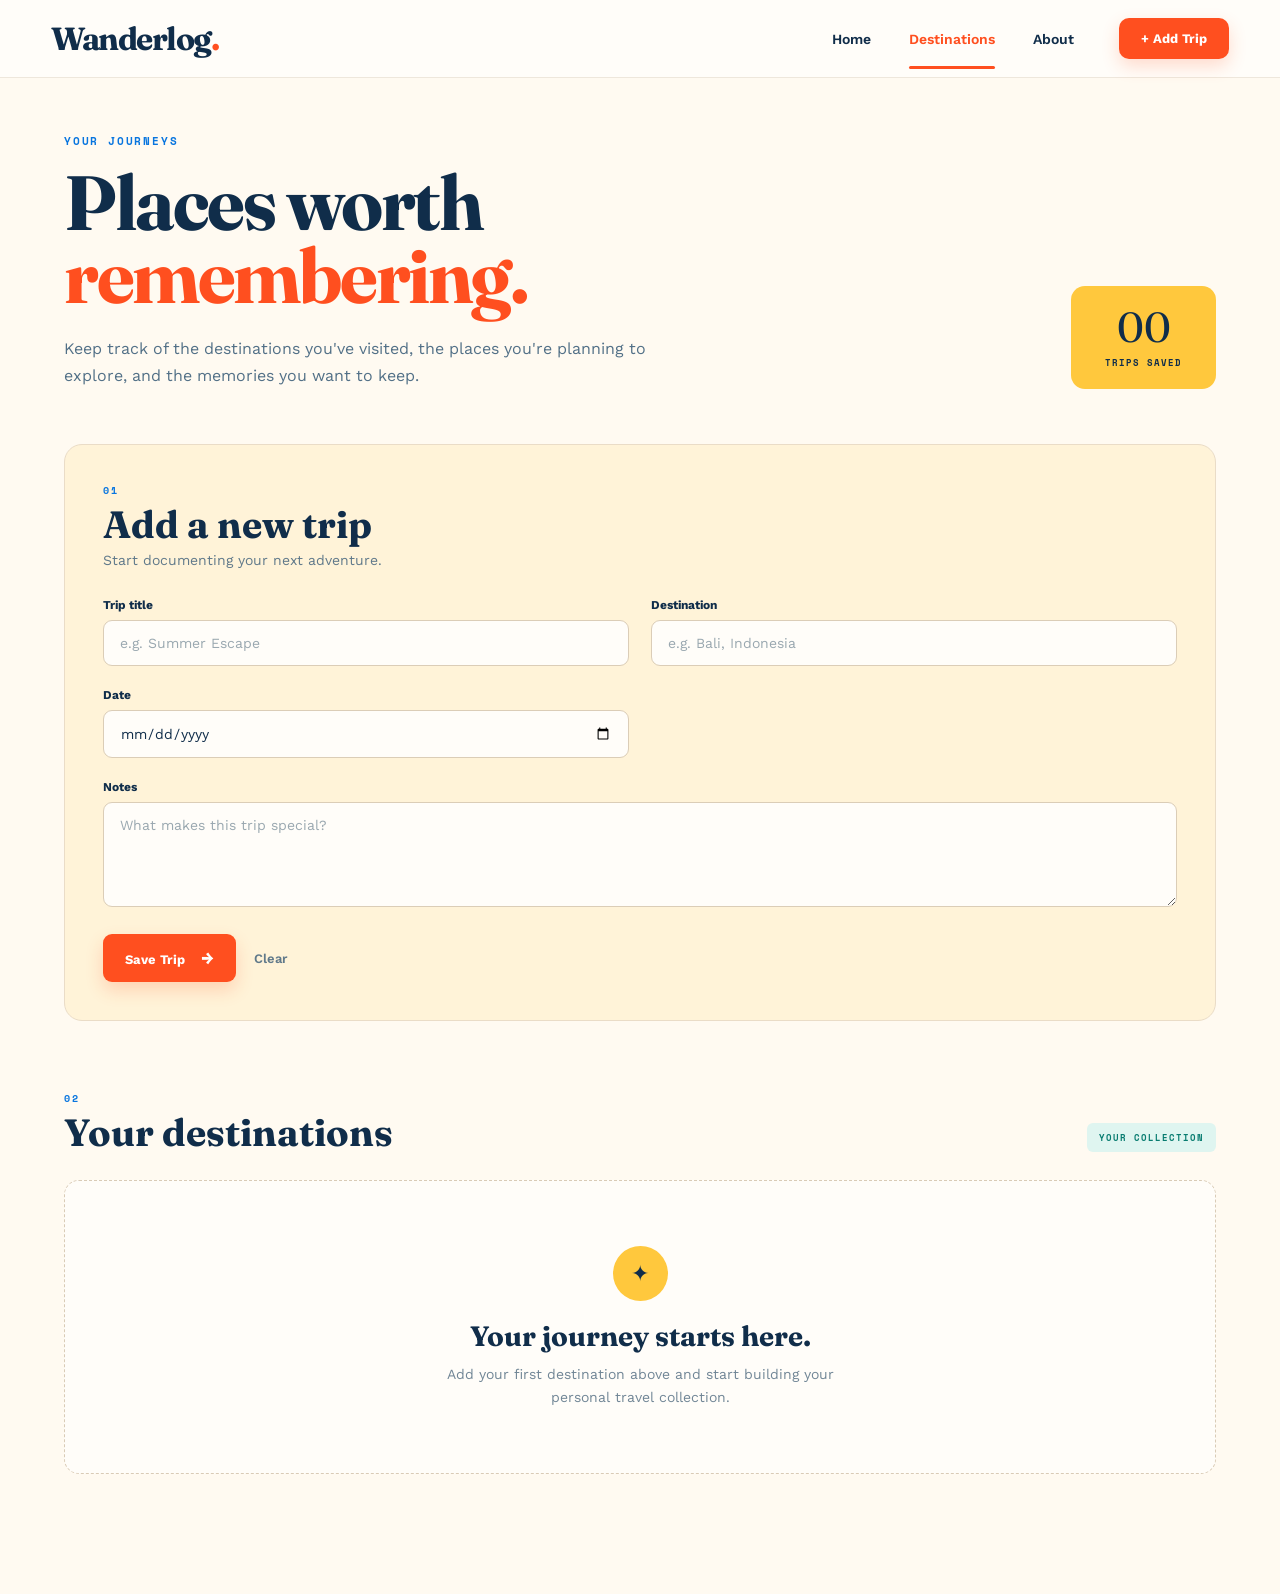
==== destinations.html @ a6bc3909 "Add trip creation and localStorage persistence" ====
<!DOCTYPE html>
<html lang="en">

<head>
    <meta charset="UTF-8">
    <meta name="viewport" content="width=device-width, initial-scale=1.0">

    <title>Wanderlog | Destinations</title>

    <link rel="stylesheet" href="style.css">
</head>

<body>

    <!-- NAVBAR -->
    <header>
        <nav>

            <a href="index.html" class="logo">
                Wanderlog<span>.</span>
            </a>

            <div class="nav-right">

                <ul class="nav-links">
                    <li>
                        <a href="index.html">Home</a>
                    </li>

                    <li>
                        <a href="destinations.html" class="active">
                            Destinations
                        </a>
                    </li>

                    <li>
                        <a href="#">About</a>
                    </li>
                </ul>

                <a href="#add-trip" class="nav-button">
                    + Add Trip
                </a>

            </div>

        </nav>
    </header>


    <!-- DESTINATIONS PAGE -->

    <main class="destinations-page">

        <!-- PAGE INTRO -->

        <section class="destinations-header">

            <div>

                <div class="eyebrow">
                    YOUR JOURNEYS
                </div>

                <h1>
                    Places worth
                    <strong>remembering.</strong>
                </h1>

                <p>
                    Keep track of the destinations you've visited,
                    the places you're planning to explore, and the
                    memories you want to keep.
                </p>

            </div>

            <div class="trip-count">
                <span>00</span>
                <small>TRIPS SAVED</small>
            </div>

        </section>


        <!-- ADD TRIP -->

        <section class="add-trip-section" id="add-trip">

            <div class="form-heading">

                <div>
                    <span class="section-number">01</span>

                    <h2>
                        Add a new trip
                    </h2>

                    <p>
                        Start documenting your next adventure.
                    </p>
                </div>

            </div>


            <form id="trip-form" class="trip-form">

                <div class="form-group">

                    <label for="trip-title">
                        Trip title
                    </label>

                    <input
                        type="text"
                        id="trip-title"
                        name="title"
                        placeholder="e.g. Summer Escape"
                        required
                    >

                </div>


                <div class="form-group">

                    <label for="trip-destination">
                        Destination
                    </label>

                    <input
                        type="text"
                        id="trip-destination"
                        name="destination"
                        placeholder="e.g. Bali, Indonesia"
                        required
                    >

                </div>


                <div class="form-group">

                    <label for="trip-date">
                        Date
                    </label>

                    <input
                        type="date"
                        id="trip-date"
                        name="date"
                        required
                    >

                </div>


                <div class="form-group form-group-full">

                    <label for="trip-notes">
                        Notes
                    </label>

                    <textarea
                        id="trip-notes"
                        name="notes"
                        rows="4"
                        placeholder="What makes this trip special?"
                    ></textarea>

                </div>


                <div class="form-actions">

                    <button
                        type="submit"
                        class="save-trip-button"
                    >
                        Save Trip
                        <span>→</span>
                    </button>

                    <button
                        type="reset"
                        class="clear-button"
                    >
                        Clear
                    </button>

                </div>

            </form>

        </section>


        <!-- DESTINATIONS -->

        <section class="saved-trips-section">

            <div class="section-top">

                <div>

                    <span class="section-number">
                        02
                    </span>

                    <h2>
                        Your destinations
                    </h2>

                </div>

                <span class="trip-status">
                    YOUR COLLECTION
                </span>

            </div>


            <!-- JS WILL RENDER TRIPS HERE -->

            <div
                id="destinations-grid"
                class="destinations-grid"
            >
            </div>


            <!-- EMPTY STATE -->

            <div
                id="empty-state"
                class="empty-state"
            >

                <div class="empty-icon">
                    ✦
                </div>

                <h3>
                    Your journey starts here.
                </h3>

                <p>
                    Add your first destination above and
                    start building your personal travel collection.
                </p>

            </div>

        </section>

    </main>


    <!-- FOOTER -->

    <footer>

        <div class="footer-logo">
            Wanderlog<span>.</span>
        </div>

        <p>
            © 2026 Wanderlog. All rights reserved.
        </p>

    </footer>


    <script src="script.js"></script>

</body>

</html>
---- style.css ----
@import url('https://fonts.googleapis.com/css2?family=Fraunces:wght@600;700&family=Space+Mono:wght@400;700&family=Work+Sans:wght@400;500;600;700&display=swap');


/* =========================
   RESET
========================= */

* {
    margin: 0;
    padding: 0;
    box-sizing: border-box;
}

html {
    scroll-behavior: smooth;
}

body {
    font-family: 'Work Sans', sans-serif;
    background: #fffaf1;
    color: #102d4a;
    overflow-x: hidden;
}


/* =========================
   NAVBAR
========================= */

header {
    height: 78px;
    padding: 18px 4%;
    background: #fffdf9;
    border-bottom: 1px solid #eee7dc;
}

nav {
    height: 100%;
    display: flex;
    align-items: center;
    justify-content: space-between;
}

.logo {
    font-family: 'Fraunces', serif;
    font-size: 32px;
    font-weight: 700;
    color: #102d4a;
    text-decoration: none;
    letter-spacing: -1.5px;
}

.logo span,
.footer-logo span {
    color: #ff4f1f;
}

.nav-right {
    display: flex;
    align-items: center;
    gap: 45px;
}

.nav-links {
    display: flex;
    align-items: center;
    gap: 38px;
    list-style: none;
}

.nav-links a {
    position: relative;
    text-decoration: none;
    color: #102d4a;
    font-size: 14px;
    font-weight: 600;
    transition: color 0.3s ease;
}

.nav-links a:hover {
    color: #ff4f1f;
}

.nav-links a.active {
    color: #ff4f1f;
}

.nav-links a.active::after {
    content: '';

    position: absolute;
    left: 0;
    right: 0;
    bottom: -22px;

    height: 3px;
    background: #ff4f1f;
    border-radius: 5px;
}


/* NAV BUTTON */

.nav-button {
    padding: 13px 22px;

    background: #ff4f1f;
    color: #ffffff;

    text-decoration: none;

    border-radius: 10px;

    font-size: 13px;
    font-weight: 700;

    box-shadow: 0 7px 18px rgba(255, 79, 31, 0.2);

    transition: all 0.3s ease;
}

.nav-button:hover {
    transform: translateY(-2px);
    box-shadow: 0 10px 22px rgba(255, 79, 31, 0.28);
}


/* =========================
   HERO
========================= */

.hero {
    width: 100%;
    max-width: 1450px;

    height: calc(100vh - 78px);

    margin: 0 auto;

    padding: 25px 4%;

    display: grid;
    grid-template-columns: 1fr 0.85fr;

    align-items: center;

    gap: 25px;
}


/* =========================
   HERO CONTENT
========================= */

.hero-content {
    position: relative;
    z-index: 5;
}

.eyebrow {
    margin-bottom: 18px;

    font-family: 'Space Mono', monospace;

    font-size: 11px;
    font-weight: 700;

    letter-spacing: 1.8px;

    color: #0875df;
}

.eyebrow span {
    color: #ff4f1f;
    margin: 0 4px;
}

.hero h1 {
    max-width: 650px;

    font-family: 'Fraunces', serif;

    font-size: clamp(52px, 5.2vw, 76px);

    line-height: 0.96;

    letter-spacing: -2.5px;

    color: #102d4a;
}

.hero h1 strong {
    display: block;
    color: #ff4f1f;
    font-weight: 700;
}

.hero-content > p {
    max-width: 540px;

    margin-top: 20px;

    font-size: 16px;

    line-height: 1.6;

    color: #385875;
}


/* =========================
   HERO BUTTONS
========================= */

.hero-buttons {
    display: flex;
    align-items: center;

    gap: 25px;

    margin-top: 24px;
}

.primary-button {
    display: inline-flex;

    align-items: center;
    justify-content: center;

    gap: 18px;

    padding: 15px 23px;

    background: #ff4f1f;
    color: #ffffff;

    border-radius: 10px;

    text-decoration: none;

    font-size: 14px;
    font-weight: 700;

    box-shadow: 0 9px 22px rgba(255, 79, 31, 0.23);

    transition: all 0.3s ease;
}

.primary-button span {
    font-size: 21px;
    transition: transform 0.3s ease;
}

.primary-button:hover {
    transform: translateY(-3px);
}

.primary-button:hover span {
    transform: translateX(4px);
}

.learn-more {
    color: #0875df;

    font-size: 14px;
    font-weight: 700;

    text-decoration: none;

    border-bottom: 2px solid #0875df;

    padding-bottom: 3px;
}

.learn-more:hover {
    color: #ff4f1f;
    border-color: #ff4f1f;
}


/* =========================
   HERO VISUAL
========================= */

.hero-visual {
    position: relative;

    height: 100%;
    max-height: 480px;

    display: flex;
    align-items: center;
    justify-content: center;
}


/* YELLOW SUN */

.sun {
    position: absolute;

    width: 245px;
    height: 245px;

    background: #ffc83d;

    border-radius: 50%;

    top: 0;
    right: 50px;

    z-index: 0;
}


/* DESTINATION CARD */

.destination-card {
    position: relative;

    width: min(100%, 420px);
    height: 435px;

    border-radius: 18px;

    overflow: hidden;

    z-index: 3;

    box-shadow: 0 20px 45px rgba(16, 45, 74, 0.18);

    transition: transform 0.4s ease;
}

.destination-card:hover {
    transform: translateY(-5px);
}

.destination-card img {
    width: 100%;
    height: 100%;

    object-fit: cover;

    display: block;
}


/* IMAGE OVERLAY */

.card-gradient {
    position: absolute;
    inset: 0;

    background: linear-gradient(
        to bottom,
        rgba(0, 0, 0, 0.02) 35%,
        rgba(0, 0, 0, 0.68) 100%
    );

    z-index: 1;
}


/* LABEL */

.destination-label {
    position: absolute;

    top: 20px;
    left: 20px;

    z-index: 5;

    padding: 9px 13px;

    background: rgba(255, 255, 255, 0.95);

    border-radius: 6px;

    color: #0875df;

    font-family: 'Space Mono', monospace;

    font-size: 9px;
    font-weight: 700;

    letter-spacing: 1px;
}


/* CARD INFO */

.destination-info {
    position: absolute;

    left: 25px;
    bottom: 23px;

    z-index: 5;

    color: #ffffff;
}

.destination-info h2 {
    font-family: 'Fraunces', serif;

    font-size: 38px;

    line-height: 1;

    margin-bottom: 9px;
}

.destination-info p {
    font-family: 'Space Mono', monospace;

    font-size: 11px;

    font-weight: 700;

    text-transform: uppercase;

    letter-spacing: 1px;
}

.destination-info p span {
    margin-right: 5px;
}


/* CARD ARROW */

.card-arrow {
    position: absolute;

    right: 18px;
    bottom: 18px;

    width: 47px;
    height: 47px;

    display: flex;
    align-items: center;
    justify-content: center;

    background: #ffffff;

    border-radius: 50%;

    color: #0875df;

    font-size: 21px;

    z-index: 5;
}


/* =========================
   DECORATIONS
========================= */

.airplane {
    position: absolute;

    top: 45px;
    right: 0;

    z-index: 4;

    color: #ff4f1f;

    font-size: 28px;

    transform: rotate(-15deg);
}

.palm {
    position: absolute;

    right: -18px;
    bottom: 5px;

    z-index: 5;

    font-size: 70px;

    transform: rotate(-8deg);
}


/* =========================
   FEATURES
========================= */

.features {
    display: none;
}


/* =========================
   FOOTER
========================= */

footer {
    display: none;
}


/* =========================
   LAPTOP HEIGHT FIX
========================= */

@media (min-width: 801px) and (max-height: 750px) {

    .hero {
        padding-top: 15px;
        padding-bottom: 15px;
    }

    .hero h1 {
        font-size: 58px;
    }

    .hero-content > p {
        margin-top: 15px;
    }

    .hero-buttons {
        margin-top: 18px;
    }

    .hero-visual {
        max-height: 420px;
    }

    .destination-card {
        height: 380px;
    }

    .sun {
        width: 210px;
        height: 210px;
    }

    .destination-info h2 {
        font-size: 34px;
    }
}


/* =========================
   TABLET
========================= */

@media (max-width: 1000px) and (min-width: 801px) {

    .nav-right {
        gap: 25px;
    }

    .nav-links {
        gap: 20px;
    }

    .hero {
        grid-template-columns: 1fr 0.8fr;
        padding-left: 5%;
        padding-right: 5%;
    }

    .hero h1 {
        font-size: 55px;
    }

    .destination-card {
        width: 360px;
        height: 390px;
    }
}


/* =========================
   MOBILE
========================= */

@media (max-width: 800px) {

    body {
        overflow-x: hidden;
    }

    header {
        height: auto;
        padding: 18px 6%;
    }

    nav {
        height: auto;

        flex-direction: column;
        align-items: flex-start;

        gap: 20px;
    }

    .logo {
        font-size: 29px;
    }

    .nav-right {
        width: 100%;

        justify-content: space-between;

        gap: 15px;
    }

    .nav-links {
        gap: 17px;
    }

    .nav-links a {
        font-size: 11px;
    }

    .nav-links a.active::after {
        bottom: -10px;
    }

    .nav-button {
        padding: 10px 13px;
        font-size: 10px;
    }

    .hero {
        height: auto;
        min-height: 0;

        grid-template-columns: 1fr;

        padding: 45px 6% 55px;

        gap: 40px;
    }

    .eyebrow {
        font-size: 9px;
    }

    .hero h1 {
        font-size: 52px;
        letter-spacing: -1.5px;
    }

    .hero-content > p {
        font-size: 15px;
    }

    .hero-visual {
        height: 430px;
        max-height: none;
    }

    .destination-card {
        width: min(100%, 400px);
        height: 410px;
    }

    .sun {
        width: 220px;
        height: 220px;
    }

    .palm {
        font-size: 60px;
    }
}


/* =========================
   SMALL PHONES
========================= */

@media (max-width: 480px) {

    .nav-right {
        align-items: center;
    }

    .nav-links {
        gap: 12px;
    }

    .nav-links a {
        font-size: 9px;
    }

    .nav-button {
        font-size: 9px;
        padding: 9px 11px;
    }

    .hero {
        padding-top: 35px;
    }

    .hero h1 {
        font-size: 44px;
    }

    .hero-content > p {
        font-size: 14px;
    }

    .hero-buttons {
        gap: 18px;
    }

    .primary-button {
        padding: 13px 17px;
        font-size: 11px;
    }

    .learn-more {
        font-size: 11px;
    }

    .hero-visual {
        height: 380px;
    }

    .destination-card {
        height: 365px;
    }

    .sun {
        width: 180px;
        height: 180px;
    }

    .destination-info h2 {
        font-size: 31px;
    }

    .destination-info p {
        font-size: 9px;
    }

    .card-arrow {
        width: 42px;
        height: 42px;
        right: 14px;
        bottom: 14px;
    }

    .palm {
        font-size: 52px;
    }
}

/* =====================================================
   DESTINATIONS PAGE
===================================================== */

.destinations-page {
    max-width: 1450px;
    margin: 0 auto;
    padding: 55px 5% 80px;
}


/* =========================
   PAGE HEADER
========================= */

.destinations-header {
    display: flex;
    justify-content: space-between;
    align-items: flex-end;
    gap: 40px;
    margin-bottom: 55px;
}

.destinations-header h1 {
    max-width: 700px;
    margin-top: 12px;

    font-family: 'Fraunces', serif;
    font-size: clamp(52px, 6vw, 82px);
    line-height: 0.95;
    letter-spacing: -2.5px;

    color: #102d4a;
}

.destinations-header h1 strong {
    display: block;
    color: #ff4f1f;
}

.destinations-header p {
    max-width: 600px;
    margin-top: 22px;

    color: #527087;
    font-size: 16px;
    line-height: 1.7;
}

.trip-count {
    min-width: 145px;
    padding: 20px;

    background: #ffc83d;
    border-radius: 14px;

    text-align: center;
}

.trip-count span {
    display: block;

    font-family: 'Fraunces', serif;
    font-size: 42px;
    line-height: 1;

    color: #102d4a;
}

.trip-count small {
    display: block;
    margin-top: 8px;

    font-family: 'Space Mono', monospace;
    font-size: 9px;
    font-weight: 700;
    letter-spacing: 1px;

    color: #102d4a;
}


/* =========================
   ADD TRIP SECTION
========================= */

.add-trip-section {
    padding: 38px;

    background: #fff3d8;

    border: 1px solid #eadcc7;
    border-radius: 18px;

    margin-bottom: 70px;
}

.form-heading {
    margin-bottom: 30px;
}

.section-number {
    display: block;

    margin-bottom: 8px;

    font-family: 'Space Mono', monospace;
    font-size: 10px;
    font-weight: 700;
    letter-spacing: 1.5px;

    color: #0875df;
}

.form-heading h2,
.saved-trips-section h2 {
    font-family: 'Fraunces', serif;
    font-size: 38px;
    line-height: 1;

    color: #102d4a;
}

.form-heading p {
    margin-top: 8px;

    color: #60798a;
    font-size: 14px;
}


/* =========================
   FORM
========================= */

.trip-form {
    display: grid;

    grid-template-columns: repeat(2, 1fr);

    gap: 22px;
}

.form-group {
    display: flex;
    flex-direction: column;
    gap: 8px;
}

.form-group-full {
    grid-column: 1 / -1;
}

.form-group label {
    font-size: 12px;
    font-weight: 700;

    color: #102d4a;
}

.form-group input,
.form-group textarea {
    width: 100%;

    padding: 14px 16px;

    border: 1px solid #dbcdb7;
    border-radius: 9px;

    background: #fffdf9;

    color: #102d4a;

    font-family: 'Work Sans', sans-serif;
    font-size: 14px;

    outline: none;

    transition:
        border-color 0.25s ease,
        box-shadow 0.25s ease;
}

.form-group textarea {
    resize: vertical;
    min-height: 105px;
}

.form-group input:focus,
.form-group textarea:focus {
    border-color: #0875df;

    box-shadow: 0 0 0 3px rgba(8, 117, 223, 0.1);
}

.form-group input::placeholder,
.form-group textarea::placeholder {
    color: #9aa8b0;
}


/* =========================
   FORM BUTTONS
========================= */

.form-actions {
    grid-column: 1 / -1;

    display: flex;
    align-items: center;
    gap: 18px;

    margin-top: 5px;
}

.save-trip-button {
    border: none;

    padding: 14px 22px;

    background: #ff4f1f;
    color: #ffffff;

    border-radius: 9px;

    font-family: 'Work Sans', sans-serif;
    font-size: 13px;
    font-weight: 700;

    cursor: pointer;

    box-shadow: 0 8px 18px rgba(255, 79, 31, 0.2);

    transition: all 0.25s ease;
}

.save-trip-button span {
    margin-left: 12px;
    font-size: 17px;
}

.save-trip-button:hover {
    transform: translateY(-2px);
    box-shadow: 0 11px 22px rgba(255, 79, 31, 0.28);
}

.clear-button {
    border: none;
    background: transparent;

    color: #60798a;

    font-family: 'Work Sans', sans-serif;
    font-size: 13px;
    font-weight: 600;

    cursor: pointer;
}

.clear-button:hover {
    color: #ff4f1f;
}


/* =========================
   SAVED TRIPS
========================= */

.saved-trips-section {
    margin-bottom: 40px;
}

.section-top {
    display: flex;
    align-items: flex-end;
    justify-content: space-between;

    margin-bottom: 28px;
}

.section-top h2 {
    margin-top: 5px;
}

.trip-status {
    padding: 8px 12px;

    border-radius: 6px;

    background: #dff5f0;

    color: #087c70;

    font-family: 'Space Mono', monospace;
    font-size: 9px;
    font-weight: 700;
    letter-spacing: 1px;
}


/* =========================
   DESTINATION GRID
========================= */

.destinations-grid {
    display: grid;

    grid-template-columns: repeat(3, 1fr);

    gap: 22px;
}


/* =========================
   EMPTY STATE
========================= */

.empty-state {
    padding: 65px 25px;

    border: 1px dashed #d9cbb6;
    border-radius: 15px;

    text-align: center;

    background: #fffdf9;
}

.empty-icon {
    width: 55px;
    height: 55px;

    display: flex;
    align-items: center;
    justify-content: center;

    margin: 0 auto 18px;

    border-radius: 50%;

    background: #ffc83d;

    color: #102d4a;

    font-size: 22px;
}

.empty-state h3 {
    font-family: 'Fraunces', serif;
    font-size: 28px;

    color: #102d4a;
}

.empty-state p {
    max-width: 450px;

    margin: 10px auto 0;

    color: #718696;
    font-size: 14px;
    line-height: 1.6;
}


/* =====================================================
   RESPONSIVE DESTINATIONS PAGE
===================================================== */

@media (max-width: 900px) {

    .destinations-page {
        padding: 45px 6% 60px;
    }

    .destinations-header {
        align-items: flex-start;
        flex-direction: column;
    }

    .trip-count {
        align-self: flex-start;
    }

    .destinations-grid {
        grid-template-columns: repeat(2, 1fr);
    }
}


@media (max-width: 650px) {

    .destinations-page {
        padding: 35px 6% 50px;
    }

    .destinations-header {
        margin-bottom: 40px;
    }

    .destinations-header h1 {
        font-size: 50px;
    }

    .add-trip-section {
        padding: 25px 20px;
    }

    .trip-form {
        grid-template-columns: 1fr;
    }

    .form-group-full {
        grid-column: auto;
    }

    .form-actions {
        grid-column: auto;
    }

    .destinations-grid {
        grid-template-columns: 1fr;
    }

    .section-top {
        align-items: flex-start;
        flex-direction: column;
        gap: 15px;
    }
}

/* ==========================================
   DESTINATION CARDS
========================================== */

.destination-card-item {
    overflow: hidden;

    background: #ffffff;

    border: 1px solid #eadcc7;
    border-radius: 16px;

    box-shadow: 0 8px 25px rgba(16, 45, 74, 0.06);

    transition:
        transform 0.25s ease,
        box-shadow 0.25s ease;
}

.destination-card-item:hover {
    transform: translateY(-5px);

    box-shadow: 0 15px 35px rgba(16, 45, 74, 0.11);
}

.destination-card-item > img {
    width: 100%;
    height: 190px;

    display: block;

    object-fit: cover;
}

.destination-card-content {
    padding: 22px;
}

.card-date {
    font-family: 'Space Mono', monospace;

    font-size: 9px;
    font-weight: 700;

    letter-spacing: 1px;
    text-transform: uppercase;

    color: #0875df;
}

.destination-card-content h3 {
    margin: 8px 0 7px;

    font-family: 'Fraunces', serif;
    font-size: 27px;
    line-height: 1.1;

    color: #102d4a;
}

.card-destination {
    margin: 0;

    color: #ff4f1f;

    font-size: 13px;
    font-weight: 600;
}

.card-notes {
    margin-top: 14px;

    color: #718696;

    font-size: 13px;
    line-height: 1.6;
}
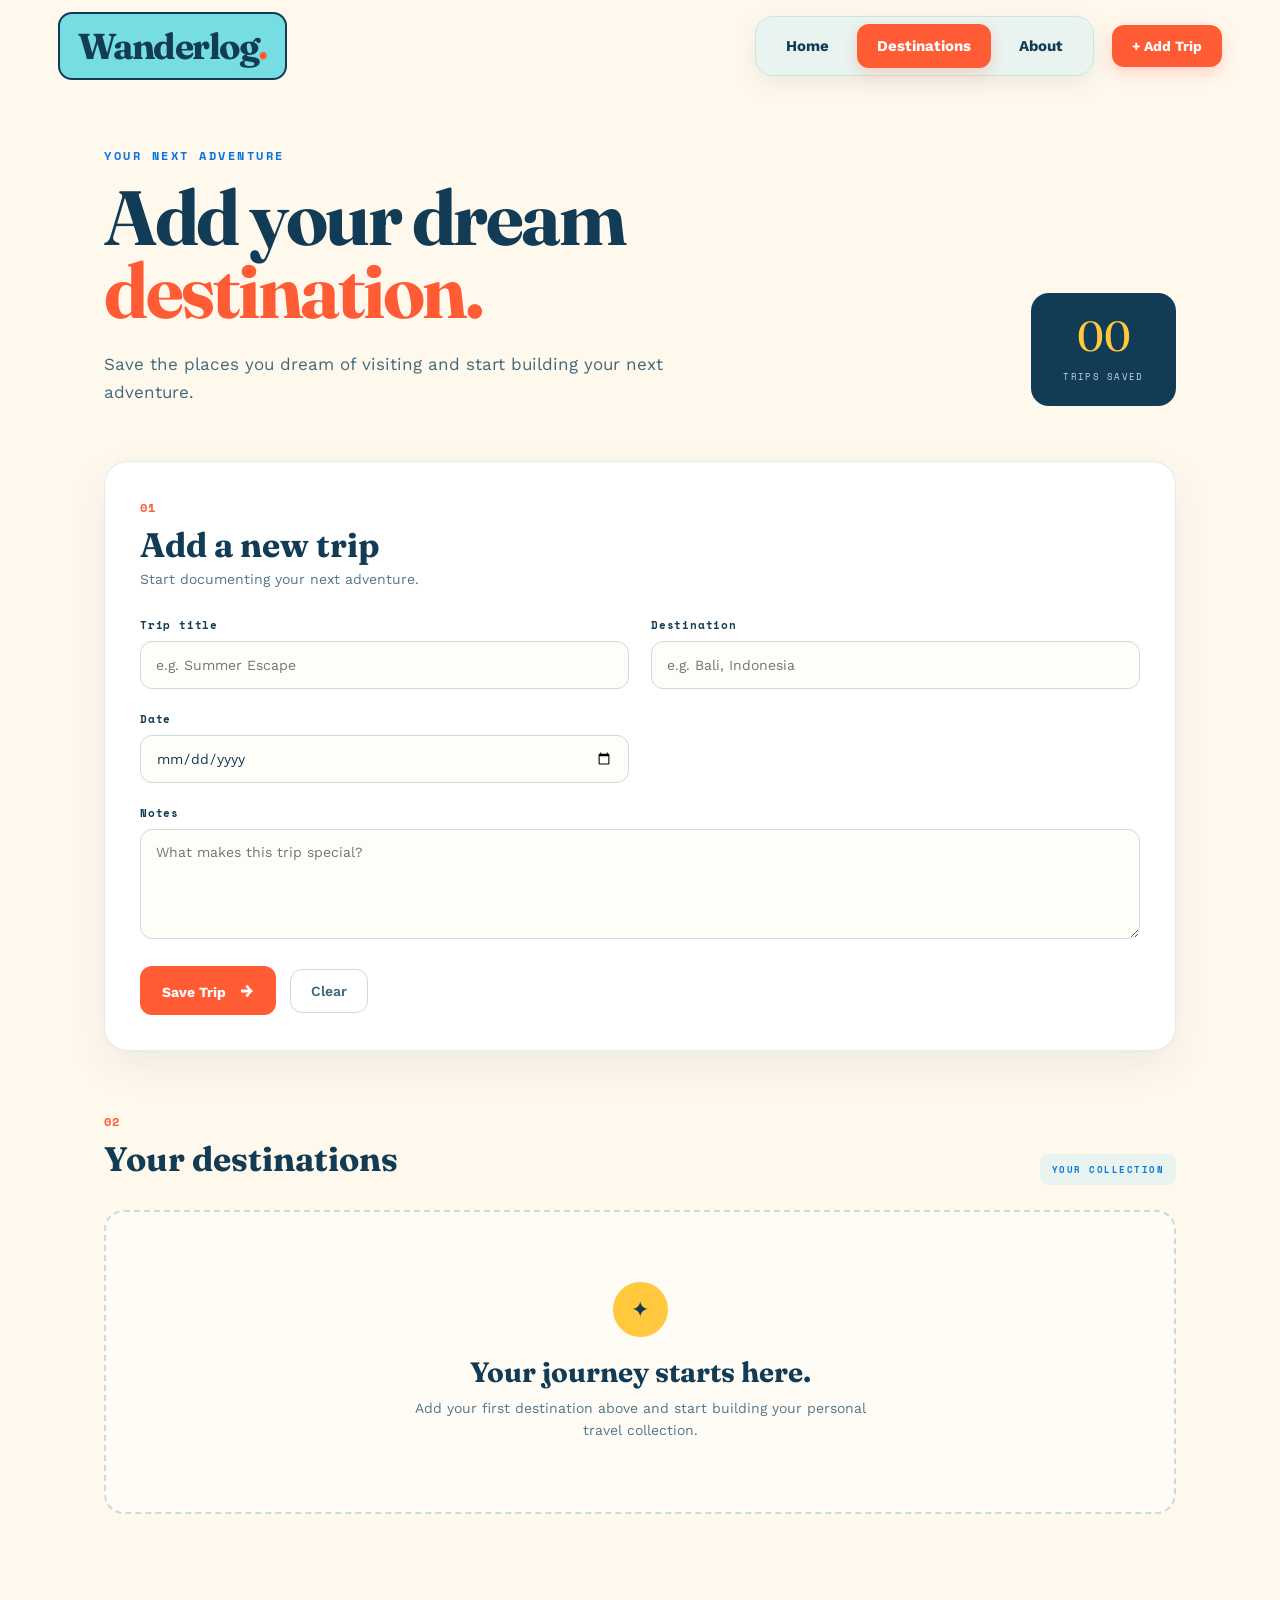
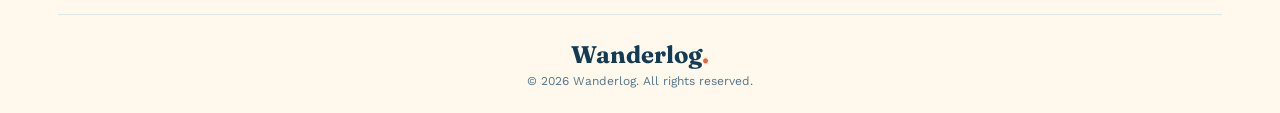
==== commit 5538ea42: "Complete Week 2 trip CRUD functionality" ====
--- a/destinations.html
+++ b/destinations.html
@@ -59,18 +59,16 @@
             <div>
 
                 <div class="eyebrow">
-                    YOUR JOURNEYS
+                    YOUR NEXT ADVENTURE
                 </div>
 
                 <h1>
-                    Places worth
-                    <strong>remembering.</strong>
+                    Add your dream
+                    <strong>destination.</strong>
                 </h1>
 
                 <p>
-                    Keep track of the destinations you've visited,
-                    the places you're planning to explore, and the
-                    memories you want to keep.
+                    Save the places you dream of visiting and start building your next adventure.
                 </p>
 
             </div>
--- a/style.css
+++ b/style.css
@@ -1,9 +1,9 @@
 @import url('https://fonts.googleapis.com/css2?family=Fraunces:wght@600;700&family=Space+Mono:wght@400;700&family=Work+Sans:wght@400;500;600;700&display=swap');
 
 
-/* =========================
+/* =========================================
    RESET
-========================= */
+========================================= */
 
 * {
     margin: 0;
@@ -11,28 +11,32 @@
     box-sizing: border-box;
 }
 
+
 html {
     scroll-behavior: smooth;
 }
 
+
 body {
     font-family: 'Work Sans', sans-serif;
-    background: #fffaf1;
-    color: #102d4a;
-    overflow-x: hidden;
-}
-
-
-/* =========================
-   NAVBAR
-========================= */
-
-header {
-    height: 78px;
-    padding: 18px 4%;
-    background: #fffdf9;
-    border-bottom: 1px solid #eee7dc;
-}
+    background: #fff8ed;
+    color: #123b55;
+    min-height: 100vh;
+    overflow: hidden;
+}
+
+
+/* =========================================
+   HEADER
+========================================= */
+
+.site-header {
+    height: 92px;
+    padding: 18px 4.5%;
+    position: relative;
+    z-index: 20;
+}
+
 
 nav {
     height: 100%;
@@ -41,300 +45,266 @@
     justify-content: space-between;
 }
 
+
+/* =========================================
+   LOGO
+========================================= */
+
 .logo {
     font-family: 'Fraunces', serif;
-    font-size: 32px;
+    font-size: 36px;
     font-weight: 700;
-    color: #102d4a;
+    color: #123b55;
     text-decoration: none;
     letter-spacing: -1.5px;
-}
-
-.logo span,
-.footer-logo span {
-    color: #ff4f1f;
-}
-
-.nav-right {
+
+    /* Box around Wanderlog */
+    display: inline-block;
+    padding: 10px 18px;
+    border: 2px solid #123b55;
+    border-radius: 14px;
+    background: #76dee2;
+}
+
+.logo span {
+    color: #ff5b35;
+}
+
+
+/* =========================================
+   NAV PILL
+========================================= */
+
+.nav-pill {
+    background: #e9f4f1;
+    border: 1px solid #cce6df;
+    border-radius: 18px;
+    padding: 7px 10px;
+    box-shadow: 0 8px 25px rgba(18, 59, 85, 0.08);
+}
+
+
+.nav-links {
     display: flex;
     align-items: center;
-    gap: 45px;
-}
-
-.nav-links {
-    display: flex;
+    gap: 8px;
+    list-style: none;
+}
+
+
+.nav-links a {
+    display: block;
+    padding: 13px 20px;
+    color: #123b55;
+    text-decoration: none;
+    font-size: 15px;
+    font-weight: 700;
+    border-radius: 12px;
+    transition: 0.25s ease;
+}
+
+
+.nav-links a:hover {
+    background: #ffffff;
+    color: #ff5b35;
+}
+
+
+.nav-links a.active {
+    background: #ff5b35;
+    color: white;
+    box-shadow: 0 6px 16px rgba(255, 91, 53, 0.22);
+}
+
+
+/* =========================================
+   HERO
+========================================= */
+
+.hero {
+    height: calc(100vh - 92px - 84px);
+    min-height: 560px;
+    padding: 20px 6.8% 25px;
+
+    display: grid;
+    grid-template-columns: 1fr 0.92fr;
     align-items: center;
-    gap: 38px;
-    list-style: none;
-}
-
-.nav-links a {
+    gap: 55px;
+
     position: relative;
-    text-decoration: none;
-    color: #102d4a;
-    font-size: 14px;
-    font-weight: 600;
-    transition: color 0.3s ease;
-}
-
-.nav-links a:hover {
-    color: #ff4f1f;
-}
-
-.nav-links a.active {
-    color: #ff4f1f;
-}
-
-.nav-links a.active::after {
-    content: '';
-
-    position: absolute;
-    left: 0;
-    right: 0;
-    bottom: -22px;
-
-    height: 3px;
-    background: #ff4f1f;
-    border-radius: 5px;
-}
-
-
-/* NAV BUTTON */
-
-.nav-button {
-    padding: 13px 22px;
-
-    background: #ff4f1f;
-    color: #ffffff;
-
-    text-decoration: none;
-
-    border-radius: 10px;
-
-    font-size: 13px;
-    font-weight: 700;
-
-    box-shadow: 0 7px 18px rgba(255, 79, 31, 0.2);
-
-    transition: all 0.3s ease;
-}
-
-.nav-button:hover {
-    transform: translateY(-2px);
-    box-shadow: 0 10px 22px rgba(255, 79, 31, 0.28);
-}
-
-
-/* =========================
-   HERO
-========================= */
-
-.hero {
-    width: 100%;
-    max-width: 1450px;
-
-    height: calc(100vh - 78px);
-
-    margin: 0 auto;
-
-    padding: 25px 4%;
-
-    display: grid;
-    grid-template-columns: 1fr 0.85fr;
-
-    align-items: center;
-
-    gap: 25px;
-}
-
-
-/* =========================
-   HERO CONTENT
-========================= */
+    overflow: hidden;
+}
+
+
+/* =========================================
+   LEFT CONTENT
+========================================= */
 
 .hero-content {
     position: relative;
     z-index: 5;
-}
+    max-width: 760px;
+}
+
 
 .eyebrow {
     margin-bottom: 18px;
 
     font-family: 'Space Mono', monospace;
-
-    font-size: 11px;
+    font-size: 12px;
     font-weight: 700;
-
-    letter-spacing: 1.8px;
-
+    letter-spacing: 2.5px;
     color: #0875df;
 }
 
+
 .eyebrow span {
-    color: #ff4f1f;
-    margin: 0 4px;
-}
+    color: #ff5b35;
+    margin: 0 7px;
+}
+
+
+/* =========================================
+   MAIN HEADING
+========================================= */
 
 .hero h1 {
-    max-width: 650px;
-
     font-family: 'Fraunces', serif;
 
-    font-size: clamp(52px, 5.2vw, 76px);
-
-    line-height: 0.96;
-
-    letter-spacing: -2.5px;
-
-    color: #102d4a;
-}
+    font-size: clamp(62px, 5.6vw, 92px);
+
+    line-height: 0.94;
+    letter-spacing: -3px;
+
+    color: #123b55;
+
+    max-width: 800px;
+
+    margin-bottom: 24px;
+}
+
 
 .hero h1 strong {
     display: block;
-    color: #ff4f1f;
+    color: #ff5b35;
     font-weight: 700;
 }
 
-.hero-content > p {
-    max-width: 540px;
-
-    margin-top: 20px;
-
-    font-size: 16px;
-
-    line-height: 1.6;
-
-    color: #385875;
-}
-
-
-/* =========================
-   HERO BUTTONS
-========================= */
-
-.hero-buttons {
+
+/* =========================================
+   DESCRIPTION
+========================================= */
+
+.hero-description {
+    max-width: 620px;
+
+    font-size: 18px;
+    line-height: 1.65;
+
+    color: #42687b;
+
+    margin-bottom: 27px;
+}
+
+
+/* =========================================
+   HERO META
+========================================= */
+
+.hero-meta {
     display: flex;
     align-items: center;
-
-    gap: 25px;
-
-    margin-top: 24px;
-}
-
-.primary-button {
-    display: inline-flex;
-
+    gap: 22px;
+}
+
+
+.meta-item {
+    display: flex;
+    align-items: center;
+    gap: 8px;
+}
+
+
+.meta-item strong {
+    font-family: 'Space Mono', monospace;
+    font-size: 13px;
+    color: #ff5b35;
+}
+
+
+.meta-item span {
+    font-size: 13px;
+    font-weight: 600;
+    color: #537789;
+}
+
+
+.meta-divider {
+    width: 1px;
+    height: 22px;
+    background: #cbdcd8;
+}
+
+
+/* =========================================
+   RIGHT VISUAL
+========================================= */
+
+.hero-visual {
+    height: 100%;
+    min-height: 480px;
+
+    position: relative;
+
+    display: flex;
     align-items: center;
     justify-content: center;
-
-    gap: 18px;
-
-    padding: 15px 23px;
-
-    background: #ff4f1f;
-    color: #ffffff;
-
-    border-radius: 10px;
-
-    text-decoration: none;
-
-    font-size: 14px;
-    font-weight: 700;
-
-    box-shadow: 0 9px 22px rgba(255, 79, 31, 0.23);
-
-    transition: all 0.3s ease;
-}
-
-.primary-button span {
-    font-size: 21px;
-    transition: transform 0.3s ease;
-}
-
-.primary-button:hover {
-    transform: translateY(-3px);
-}
-
-.primary-button:hover span {
-    transform: translateX(4px);
-}
-
-.learn-more {
-    color: #0875df;
-
-    font-size: 14px;
-    font-weight: 700;
-
-    text-decoration: none;
-
-    border-bottom: 2px solid #0875df;
-
-    padding-bottom: 3px;
-}
-
-.learn-more:hover {
-    color: #ff4f1f;
-    border-color: #ff4f1f;
-}
-
-
-/* =========================
-   HERO VISUAL
-========================= */
-
-.hero-visual {
-    position: relative;
-
-    height: 100%;
-    max-height: 480px;
-
-    display: flex;
-    align-items: center;
-    justify-content: center;
-}
-
-
-/* YELLOW SUN */
+}
+
+
+/* =========================================
+   SUN
+========================================= */
 
 .sun {
     position: absolute;
 
-    width: 245px;
-    height: 245px;
+    width: 210px;
+    height: 210px;
 
     background: #ffc83d;
 
     border-radius: 50%;
 
-    top: 0;
-    right: 50px;
+    top: 8%;
+    right: 3%;
 
     z-index: 0;
 }
 
 
-/* DESTINATION CARD */
+/* =========================================
+   DESTINATION CARD
+========================================= */
 
 .destination-card {
+    width: min(450px, 90%);
+    height: 410px;
+
     position: relative;
-
-    width: min(100%, 420px);
-    height: 435px;
-
-    border-radius: 18px;
+    z-index: 5;
 
     overflow: hidden;
 
-    z-index: 3;
-
-    box-shadow: 0 20px 45px rgba(16, 45, 74, 0.18);
-
-    transition: transform 0.4s ease;
-}
-
-.destination-card:hover {
-    transform: translateY(-5px);
-}
+    border-radius: 30px;
+
+    background: #123b55;
+
+    box-shadow:
+        0 30px 60px rgba(18, 59, 85, 0.20),
+        0 8px 20px rgba(18, 59, 85, 0.10);
+}
+
 
 .destination-card img {
     width: 100%;
@@ -346,23 +316,24 @@
 }
 
 
-/* IMAGE OVERLAY */
-
 .card-gradient {
     position: absolute;
+
     inset: 0;
 
-    background: linear-gradient(
-        to bottom,
-        rgba(0, 0, 0, 0.02) 35%,
-        rgba(0, 0, 0, 0.68) 100%
-    );
-
-    z-index: 1;
-}
-
-
-/* LABEL */
+    background:
+        linear-gradient(
+            to top,
+            rgba(7, 35, 50, 0.88) 0%,
+            rgba(7, 35, 50, 0.20) 50%,
+            rgba(7, 35, 50, 0) 75%
+        );
+}
+
+
+/* =========================================
+   CARD LABEL
+========================================= */
 
 .destination-label {
     position: absolute;
@@ -370,900 +341,997 @@
     top: 20px;
     left: 20px;
 
-    z-index: 5;
-
-    padding: 9px 13px;
-
-    background: rgba(255, 255, 255, 0.95);
-
-    border-radius: 6px;
+    background: #fffdf8;
 
     color: #0875df;
+
+    padding: 10px 14px;
+
+    border-radius: 9px;
 
     font-family: 'Space Mono', monospace;
 
     font-size: 9px;
     font-weight: 700;
 
-    letter-spacing: 1px;
-}
-
-
-/* CARD INFO */
+    letter-spacing: 1.5px;
+}
+
+
+/* =========================================
+   CARD INFO
+========================================= */
 
 .destination-info {
     position: absolute;
 
-    left: 25px;
-    bottom: 23px;
-
-    z-index: 5;
-
-    color: #ffffff;
-}
+    left: 27px;
+    bottom: 25px;
+}
+
 
 .destination-info h2 {
     font-family: 'Fraunces', serif;
 
     font-size: 38px;
 
-    line-height: 1;
-
-    margin-bottom: 9px;
-}
+    color: white;
+
+    margin-bottom: 5px;
+}
+
 
 .destination-info p {
     font-family: 'Space Mono', monospace;
 
     font-size: 11px;
 
-    font-weight: 700;
-
-    text-transform: uppercase;
+    color: white;
 
     letter-spacing: 1px;
 }
 
+
 .destination-info p span {
-    margin-right: 5px;
-}
-
-
-/* CARD ARROW */
+    color: #ffc83d;
+}
+
+
+/* =========================================
+   CARD ARROW
+========================================= */
 
 .card-arrow {
     position: absolute;
 
-    right: 18px;
-    bottom: 18px;
-
-    width: 47px;
-    height: 47px;
+    right: 20px;
+    bottom: 20px;
+
+    width: 52px;
+    height: 52px;
 
     display: flex;
     align-items: center;
     justify-content: center;
 
-    background: #ffffff;
+    background: white;
+
+    color: #0875df;
 
     border-radius: 50%;
 
-    color: #0875df;
-
-    font-size: 21px;
-
-    z-index: 5;
-}
-
-
-/* =========================
-   DECORATIONS
-========================= */
+    font-size: 24px;
+
+    box-shadow: 0 8px 20px rgba(0, 0, 0, 0.15);
+}
+
+
+/* =========================================
+   AIRPLANE
+========================================= */
 
 .airplane {
     position: absolute;
 
-    top: 45px;
-    right: 0;
-
-    z-index: 4;
-
-    color: #ff4f1f;
-
-    font-size: 28px;
+    right: -10px;
+    top: 24%;
+
+    z-index: 8;
+
+    font-size: 29px;
+
+    color: #ff5b35;
 
     transform: rotate(-15deg);
 }
+
+
+/* =========================================
+   PALM
+========================================= */
 
 .palm {
     position: absolute;
 
-    right: -18px;
-    bottom: 5px;
-
-    z-index: 5;
-
-    font-size: 70px;
-
-    transform: rotate(-8deg);
-}
-
-
-/* =========================
-   FEATURES
-========================= */
-
-.features {
-    display: none;
-}
-
-
-/* =========================
+    right: -5px;
+    bottom: 4%;
+
+    z-index: 8;
+
+    font-size: 55px;
+
+    transform: rotate(-5deg);
+}
+
+
+/* =========================================
+   BOTTOM TRAVEL STRIP
+========================================= */
+
+.travel-strip {
+    height: 84px;
+
+    margin: 0 4.5%;
+
+    padding: 0 28px;
+
+    border-radius: 18px 18px 0 0;
+
+    background: #123b55;
+
+    color: white;
+
+    display: grid;
+
+    grid-template-columns: 0.8fr 1fr 1fr;
+
+    align-items: center;
+
+    gap: 30px;
+
+    box-shadow:
+        0 -5px 25px rgba(18, 59, 85, 0.08);
+}
+
+
+/* =========================================
+   STRIP LABEL
+========================================= */
+
+.strip-label {
+    font-family: 'Space Mono', monospace;
+
+    font-size: 10px;
+
+    font-weight: 700;
+
+    letter-spacing: 1.4px;
+
+    color: #b8d9e8;
+
+    display: flex;
+
+    align-items: center;
+
+    gap: 9px;
+}
+
+
+.strip-dot {
+    width: 8px;
+    height: 8px;
+
+    background: #ffc83d;
+
+    border-radius: 50%;
+}
+
+
+/* =========================================
+   STRIP DESTINATION
+========================================= */
+
+.strip-destination {
+    font-family: 'Fraunces', serif;
+
+    font-size: 21px;
+}
+
+
+.strip-destination strong {
+    color: #ffc83d;
+}
+
+
+/* =========================================
+   STRIP STATS
+========================================= */
+
+.strip-stats {
+    display: flex;
+    justify-content: flex-end;
+    gap: 27px;
+}
+
+
+.strip-stats div {
+    display: flex;
+    align-items: center;
+    gap: 8px;
+}
+
+
+.strip-stats strong {
+    font-size: 18px;
+    color: #ff7657;
+}
+
+
+.strip-stats span {
+    font-size: 11px;
+    color: #c3d9e3;
+}
+
+
+/* =========================================
    FOOTER
-========================= */
+========================================= */
 
 footer {
     display: none;
 }
 
 
-/* =========================
-   LAPTOP HEIGHT FIX
-========================= */
-
-@media (min-width: 801px) and (max-height: 750px) {
-
-    .hero {
-        padding-top: 15px;
-        padding-bottom: 15px;
-    }
-
-    .hero h1 {
-        font-size: 58px;
-    }
-
-    .hero-content > p {
-        margin-top: 15px;
-    }
-
-    .hero-buttons {
-        margin-top: 18px;
-    }
-
-    .hero-visual {
-        max-height: 420px;
-    }
-
-    .destination-card {
-        height: 380px;
-    }
-
-    .sun {
-        width: 210px;
-        height: 210px;
-    }
-
-    .destination-info h2 {
-        font-size: 34px;
-    }
-}
-
-
-/* =========================
+.about-anchor {
+    display: none;
+}
+
+
+/* =========================================
    TABLET
-========================= */
-
-@media (max-width: 1000px) and (min-width: 801px) {
-
-    .nav-right {
-        gap: 25px;
-    }
-
-    .nav-links {
-        gap: 20px;
-    }
+========================================= */
+
+@media (max-width: 1000px) {
 
     .hero {
         grid-template-columns: 1fr 0.8fr;
+        gap: 25px;
         padding-left: 5%;
         padding-right: 5%;
     }
 
+
     .hero h1 {
-        font-size: 55px;
-    }
+        font-size: 60px;
+    }
+
 
     .destination-card {
-        width: 360px;
-        height: 390px;
-    }
-}
-
-
-/* =========================
+        height: 350px;
+    }
+
+
+    .travel-strip {
+        margin: 0 3%;
+    }
+
+}
+
+
+/* =========================================
    MOBILE
-========================= */
-
-@media (max-width: 800px) {
+========================================= */
+
+@media (max-width: 750px) {
 
     body {
-        overflow-x: hidden;
-    }
-
-    header {
+        overflow: auto;
+    }
+
+
+    .site-header {
         height: auto;
-        padding: 18px 6%;
-    }
+        padding: 18px 5%;
+    }
+
 
     nav {
-        height: auto;
-
         flex-direction: column;
         align-items: flex-start;
-
-        gap: 20px;
-    }
+        gap: 16px;
+    }
+
 
     .logo {
-        font-size: 29px;
-    }
-
-    .nav-right {
+        font-size: 31px;
+    }
+
+
+    .nav-pill {
         width: 100%;
-
-        justify-content: space-between;
-
-        gap: 15px;
-    }
+    }
+
 
     .nav-links {
-        gap: 17px;
-    }
+        justify-content: center;
+    }
+
 
     .nav-links a {
-        font-size: 11px;
-    }
-
-    .nav-links a.active::after {
-        bottom: -10px;
-    }
-
-    .nav-button {
         padding: 10px 13px;
-        font-size: 10px;
-    }
+        font-size: 13px;
+    }
+
 
     .hero {
         height: auto;
-        min-height: 0;
+        min-height: auto;
 
         grid-template-columns: 1fr;
 
-        padding: 45px 6% 55px;
-
-        gap: 40px;
-    }
-
-    .eyebrow {
-        font-size: 9px;
-    }
+        padding: 45px 6% 30px;
+
+        gap: 30px;
+    }
+
 
     .hero h1 {
-        font-size: 52px;
-        letter-spacing: -1.5px;
-    }
-
-    .hero-content > p {
-        font-size: 15px;
-    }
+        font-size: clamp(48px, 12vw, 68px);
+        letter-spacing: -2px;
+    }
+
+
+    .hero-description {
+        font-size: 16px;
+    }
+
 
     .hero-visual {
-        height: 430px;
-        max-height: none;
-    }
+        min-height: 400px;
+    }
+
 
     .destination-card {
-        width: min(100%, 400px);
-        height: 410px;
-    }
-
-    .sun {
-        width: 220px;
-        height: 220px;
-    }
-
-    .palm {
-        font-size: 60px;
-    }
-}
-
-
-/* =========================
+        width: 90%;
+        height: 370px;
+    }
+
+
+    .travel-strip {
+        height: auto;
+
+        margin: 0 4% 20px;
+
+        padding: 22px;
+
+        grid-template-columns: 1fr;
+
+        gap: 15px;
+
+        border-radius: 18px;
+    }
+
+
+    .strip-stats {
+        justify-content: flex-start;
+        flex-wrap: wrap;
+    }
+
+}
+
+
+/* =========================================
    SMALL PHONES
-========================= */
+========================================= */
 
 @media (max-width: 480px) {
 
-    .nav-right {
-        align-items: center;
-    }
-
-    .nav-links {
-        gap: 12px;
-    }
-
     .nav-links a {
-        font-size: 9px;
-    }
-
-    .nav-button {
-        font-size: 9px;
-        padding: 9px 11px;
-    }
+        padding: 9px 10px;
+        font-size: 11px;
+    }
+
 
     .hero {
         padding-top: 35px;
     }
 
+
     .hero h1 {
-        font-size: 44px;
-    }
-
-    .hero-content > p {
-        font-size: 14px;
-    }
-
-    .hero-buttons {
-        gap: 18px;
-    }
-
-    .primary-button {
-        padding: 13px 17px;
+        font-size: 47px;
+    }
+
+
+    .hero-meta {
+        gap: 12px;
+    }
+
+
+    .meta-item {
+        gap: 5px;
+    }
+
+
+    .meta-item span {
         font-size: 11px;
     }
 
-    .learn-more {
-        font-size: 11px;
-    }
-
-    .hero-visual {
-        height: 380px;
-    }
 
     .destination-card {
-        height: 365px;
-    }
-
-    .sun {
-        width: 180px;
-        height: 180px;
-    }
+        height: 330px;
+    }
+
 
     .destination-info h2 {
         font-size: 31px;
     }
 
-    .destination-info p {
-        font-size: 9px;
-    }
-
-    .card-arrow {
-        width: 42px;
-        height: 42px;
-        right: 14px;
-        bottom: 14px;
-    }
-
-    .palm {
-        font-size: 52px;
-    }
-}
-
-/* =====================================================
-   DESTINATIONS PAGE
-===================================================== */
+
+    .sun {
+        width: 150px;
+        height: 150px;
+    }
+
+}
+
+/* =========================================================
+   WANDERLOG DESTINATIONS PAGE
+   ========================================================= */
 
 .destinations-page {
-    max-width: 1450px;
+    width: 100%;
+    max-width: 1200px;
     margin: 0 auto;
-    padding: 55px 5% 80px;
-}
-
-
-/* =========================
-   PAGE HEADER
-========================= */
+    padding: 55px 5% 70px;
+}
+
+/* =========================================================
+   DESTINATIONS NAVBAR
+   ========================================================= */
+
+header:not(.site-header) {
+    height: 92px;
+    padding: 18px 4.5%;
+    position: relative;
+    z-index: 20;
+}
+
+header:not(.site-header) nav {
+    height: 100%;
+    display: flex;
+    align-items: center;
+    justify-content: space-between;
+}
+
+.nav-right {
+    display: flex;
+    align-items: center;
+    gap: 18px;
+}
+
+.nav-right .nav-links {
+    background: #e9f4f1;
+    border: 1px solid #cce6df;
+    border-radius: 18px;
+    padding: 7px 10px;
+    box-shadow: 0 8px 25px rgba(18, 59, 85, 0.08);
+}
+
+.nav-button {
+    display: inline-block;
+    padding: 13px 20px;
+    background: #ff5b35;
+    color: white;
+    text-decoration: none;
+    border-radius: 12px;
+    font-size: 14px;
+    font-weight: 700;
+    box-shadow: 0 6px 16px rgba(255, 91, 53, 0.22);
+    transition: 0.25s ease;
+}
+
+.nav-button:hover {
+    transform: translateY(-2px);
+    background: #e94d2b;
+}
+
+/* =========================================================
+   PAGE INTRO
+   ========================================================= */
 
 .destinations-header {
     display: flex;
+    align-items: flex-end;
     justify-content: space-between;
-    align-items: flex-end;
     gap: 40px;
     margin-bottom: 55px;
 }
 
 .destinations-header h1 {
-    max-width: 700px;
-    margin-top: 12px;
-
     font-family: 'Fraunces', serif;
-    font-size: clamp(52px, 6vw, 82px);
+    font-size: clamp(52px, 6vw, 78px);
     line-height: 0.95;
     letter-spacing: -2.5px;
-
-    color: #102d4a;
+    color: #123b55;
+    margin-bottom: 22px;
 }
 
 .destinations-header h1 strong {
     display: block;
-    color: #ff4f1f;
+    color: #ff5b35;
 }
 
 .destinations-header p {
-    max-width: 600px;
-    margin-top: 22px;
-
-    color: #527087;
-    font-size: 16px;
-    line-height: 1.7;
+    max-width: 650px;
+    font-size: 17px;
+    line-height: 1.65;
+    color: #42687b;
 }
 
 .trip-count {
     min-width: 145px;
-    padding: 20px;
-
-    background: #ffc83d;
-    border-radius: 14px;
-
+    padding: 22px;
+    background: #123b55;
+    border-radius: 18px;
     text-align: center;
+    color: white;
 }
 
 .trip-count span {
     display: block;
-
     font-family: 'Fraunces', serif;
     font-size: 42px;
+    color: #ffc83d;
     line-height: 1;
-
-    color: #102d4a;
+    margin-bottom: 8px;
 }
 
 .trip-count small {
-    display: block;
-    margin-top: 8px;
-
+    font-family: 'Space Mono', monospace;
+    font-size: 9px;
+    letter-spacing: 1.3px;
+    color: #c3d9e3;
+}
+
+/* =========================================================
+   ADD TRIP SECTION
+   ========================================================= */
+
+.add-trip-section {
+    background: #ffffff;
+    border: 1px solid #e4ebe8;
+    border-radius: 24px;
+    padding: 35px;
+    margin-bottom: 60px;
+    box-shadow: 0 15px 40px rgba(18, 59, 85, 0.07);
+}
+
+.form-heading {
+    margin-bottom: 30px;
+}
+
+.section-number {
+    display: inline-block;
+    margin-bottom: 8px;
+    font-family: 'Space Mono', monospace;
+    font-size: 12px;
+    font-weight: 700;
+    color: #ff5b35;
+    letter-spacing: 1px;
+}
+
+.form-heading h2,
+.section-top h2 {
+    font-family: 'Fraunces', serif;
+    font-size: 34px;
+    color: #123b55;
+    margin-bottom: 5px;
+}
+
+.form-heading p {
+    color: #537789;
+    font-size: 14px;
+}
+
+/* =========================================================
+   FORM
+   ========================================================= */
+
+.trip-form {
+    display: grid;
+    grid-template-columns: repeat(2, 1fr);
+    gap: 22px;
+}
+
+.form-group {
+    display: flex;
+    flex-direction: column;
+}
+
+.form-group-full {
+    grid-column: 1 / -1;
+}
+
+.form-group label {
+    margin-bottom: 8px;
+    font-family: 'Space Mono', monospace;
+    font-size: 11px;
+    font-weight: 700;
+    letter-spacing: 0.8px;
+    color: #123b55;
+}
+
+.form-group input,
+.form-group textarea {
+    width: 100%;
+    border: 1px solid #cbdcd8;
+    border-radius: 12px;
+    padding: 14px 15px;
+    font-family: 'Work Sans', sans-serif;
+    font-size: 14px;
+    color: #123b55;
+    background: #fffdf8;
+    outline: none;
+    transition: 0.2s ease;
+}
+
+.form-group input {
+    height: 48px;
+}
+
+.form-group textarea {
+    resize: vertical;
+    min-height: 110px;
+}
+
+.form-group input:focus,
+.form-group textarea:focus {
+    border-color: #0875df;
+    box-shadow: 0 0 0 3px rgba(8, 117, 223, 0.08);
+}
+
+.form-actions {
+    grid-column: 1 / -1;
+    display: flex;
+    align-items: center;
+    gap: 14px;
+    margin-top: 5px;
+}
+
+.save-trip-button {
+    border: none;
+    background: #ff5b35;
+    color: white;
+    padding: 14px 22px;
+    border-radius: 12px;
+    font-family: 'Work Sans', sans-serif;
+    font-size: 14px;
+    font-weight: 700;
+    cursor: pointer;
+    transition: 0.25s ease;
+}
+
+.save-trip-button span {
+    margin-left: 10px;
+    font-size: 18px;
+}
+
+.save-trip-button:hover {
+    transform: translateY(-2px);
+    box-shadow: 0 8px 20px rgba(255, 91, 53, 0.2);
+}
+
+.clear-button {
+    border: 1px solid #cbdcd8;
+    background: transparent;
+    color: #42687b;
+    padding: 13px 20px;
+    border-radius: 12px;
+    font-family: 'Work Sans', sans-serif;
+    font-size: 14px;
+    font-weight: 600;
+    cursor: pointer;
+}
+
+.clear-button:hover {
+    background: #f3f7f5;
+}
+
+/* =========================================================
+   SAVED TRIPS
+   ========================================================= */
+
+.saved-trips-section {
+    margin-top: 20px;
+}
+
+.section-top {
+    display: flex;
+    align-items: flex-end;
+    justify-content: space-between;
+    margin-bottom: 25px;
+}
+
+.trip-status {
     font-family: 'Space Mono', monospace;
     font-size: 9px;
     font-weight: 700;
-    letter-spacing: 1px;
-
-    color: #102d4a;
-}
-
-
-/* =========================
-   ADD TRIP SECTION
-========================= */
-
-.add-trip-section {
-    padding: 38px;
-
-    background: #fff3d8;
-
-    border: 1px solid #eadcc7;
-    border-radius: 18px;
-
-    margin-bottom: 70px;
-}
-
-.form-heading {
-    margin-bottom: 30px;
-}
-
-.section-number {
+    letter-spacing: 1.5px;
+    color: #0875df;
+    background: #e9f4f1;
+    padding: 9px 12px;
+    border-radius: 8px;
+}
+
+/* =========================================================
+   DESTINATION CARDS
+   ========================================================= */
+
+.destinations-grid {
+    display: grid;
+    grid-template-columns: repeat(3, 1fr);
+    gap: 22px;
+}
+
+.destination-card-item {
+    overflow: hidden;
+    background: white;
+    border: 1px solid #e1e9e6;
+    border-radius: 20px;
+    box-shadow: 0 10px 30px rgba(18, 59, 85, 0.07);
+    transition: 0.25s ease;
+}
+
+.destination-card-item:hover {
+    transform: translateY(-5px);
+    box-shadow: 0 18px 40px rgba(18, 59, 85, 0.12);
+}
+
+.destination-card-item > img {
     display: block;
-
-    margin-bottom: 8px;
-
-    font-family: 'Space Mono', monospace;
-    font-size: 10px;
-    font-weight: 700;
-    letter-spacing: 1.5px;
-
-    color: #0875df;
-}
-
-.form-heading h2,
-.saved-trips-section h2 {
-    font-family: 'Fraunces', serif;
-    font-size: 38px;
-    line-height: 1;
-
-    color: #102d4a;
-}
-
-.form-heading p {
-    margin-top: 8px;
-
-    color: #60798a;
-    font-size: 14px;
-}
-
-
-/* =========================
-   FORM
-========================= */
-
-.trip-form {
-    display: grid;
-
-    grid-template-columns: repeat(2, 1fr);
-
-    gap: 22px;
-}
-
-.form-group {
-    display: flex;
-    flex-direction: column;
-    gap: 8px;
-}
-
-.form-group-full {
-    grid-column: 1 / -1;
-}
-
-.form-group label {
-    font-size: 12px;
-    font-weight: 700;
-
-    color: #102d4a;
-}
-
-.form-group input,
-.form-group textarea {
     width: 100%;
-
-    padding: 14px 16px;
-
-    border: 1px solid #dbcdb7;
-    border-radius: 9px;
-
-    background: #fffdf9;
-
-    color: #102d4a;
-
-    font-family: 'Work Sans', sans-serif;
-    font-size: 14px;
-
-    outline: none;
-
-    transition:
-        border-color 0.25s ease,
-        box-shadow 0.25s ease;
-}
-
-.form-group textarea {
-    resize: vertical;
-    min-height: 105px;
-}
-
-.form-group input:focus,
-.form-group textarea:focus {
-    border-color: #0875df;
-
-    box-shadow: 0 0 0 3px rgba(8, 117, 223, 0.1);
-}
-
-.form-group input::placeholder,
-.form-group textarea::placeholder {
-    color: #9aa8b0;
-}
-
-
-/* =========================
-   FORM BUTTONS
-========================= */
-
-.form-actions {
-    grid-column: 1 / -1;
-
-    display: flex;
-    align-items: center;
-    gap: 18px;
-
-    margin-top: 5px;
-}
-
-.save-trip-button {
-    border: none;
-
-    padding: 14px 22px;
-
-    background: #ff4f1f;
-    color: #ffffff;
-
-    border-radius: 9px;
-
-    font-family: 'Work Sans', sans-serif;
-    font-size: 13px;
-    font-weight: 700;
-
-    cursor: pointer;
-
-    box-shadow: 0 8px 18px rgba(255, 79, 31, 0.2);
-
-    transition: all 0.25s ease;
-}
-
-.save-trip-button span {
-    margin-left: 12px;
-    font-size: 17px;
-}
-
-.save-trip-button:hover {
-    transform: translateY(-2px);
-    box-shadow: 0 11px 22px rgba(255, 79, 31, 0.28);
-}
-
-.clear-button {
-    border: none;
-    background: transparent;
-
-    color: #60798a;
-
-    font-family: 'Work Sans', sans-serif;
-    font-size: 13px;
-    font-weight: 600;
-
-    cursor: pointer;
-}
-
-.clear-button:hover {
-    color: #ff4f1f;
-}
-
-
-/* =========================
-   SAVED TRIPS
-========================= */
-
-.saved-trips-section {
-    margin-bottom: 40px;
-}
-
-.section-top {
-    display: flex;
-    align-items: flex-end;
-    justify-content: space-between;
-
-    margin-bottom: 28px;
-}
-
-.section-top h2 {
-    margin-top: 5px;
-}
-
-.trip-status {
-    padding: 8px 12px;
-
-    border-radius: 6px;
-
-    background: #dff5f0;
-
-    color: #087c70;
-
+    height: 210px;
+    object-fit: cover;
+}
+
+.destination-card-content {
+    padding: 22px;
+}
+
+.card-date {
+    display: inline-block;
+    margin-bottom: 10px;
     font-family: 'Space Mono', monospace;
     font-size: 9px;
     font-weight: 700;
+    color: #0875df;
     letter-spacing: 1px;
-}
-
-
-/* =========================
-   DESTINATION GRID
-========================= */
-
-.destinations-grid {
-    display: grid;
-
-    grid-template-columns: repeat(3, 1fr);
-
-    gap: 22px;
-}
-
-
-/* =========================
+    text-transform: uppercase;
+}
+
+.destination-card-content h3 {
+    font-family: 'Fraunces', serif;
+    font-size: 27px;
+    line-height: 1.1;
+    color: #123b55;
+    margin-bottom: 8px;
+}
+
+.card-destination {
+    font-family: 'Space Mono', monospace;
+    font-size: 11px;
+    color: #ff5b35;
+    margin-bottom: 12px;
+}
+
+.card-notes {
+    font-size: 13px;
+    line-height: 1.55;
+    color: #537789;
+    margin-bottom: 18px;
+}
+
+.card-actions {
+    display: flex;
+    gap: 9px;
+    margin-top: 15px;
+}
+
+.edit-button,
+.delete-button {
+    border: none;
+    padding: 9px 14px;
+    border-radius: 9px;
+    font-family: 'Work Sans', sans-serif;
+    font-size: 12px;
+    font-weight: 700;
+    cursor: pointer;
+}
+
+.edit-button {
+    background: #e9f4f1;
+    color: #0875df;
+}
+
+.delete-button {
+    background: #fff0eb;
+    color: #ff5b35;
+}
+
+.edit-button:hover,
+.delete-button:hover {
+    transform: translateY(-1px);
+}
+
+/* =========================================================
    EMPTY STATE
-========================= */
+   ========================================================= */
 
 .empty-state {
-    padding: 65px 25px;
-
-    border: 1px dashed #d9cbb6;
-    border-radius: 15px;
-
     text-align: center;
-
-    background: #fffdf9;
+    padding: 70px 25px;
+    border: 2px dashed #cbdcd8;
+    border-radius: 20px;
+    background: rgba(255, 255, 255, 0.5);
 }
 
 .empty-icon {
     width: 55px;
     height: 55px;
-
+    margin: 0 auto 18px;
     display: flex;
     align-items: center;
     justify-content: center;
-
-    margin: 0 auto 18px;
-
     border-radius: 50%;
-
     background: #ffc83d;
-
-    color: #102d4a;
-
+    color: #123b55;
     font-size: 22px;
 }
 
 .empty-state h3 {
     font-family: 'Fraunces', serif;
     font-size: 28px;
-
-    color: #102d4a;
+    color: #123b55;
+    margin-bottom: 8px;
 }
 
 .empty-state p {
-    max-width: 450px;
-
-    margin: 10px auto 0;
-
-    color: #718696;
+    max-width: 480px;
+    margin: 0 auto;
+    color: #537789;
     font-size: 14px;
     line-height: 1.6;
 }
 
-
-/* =====================================================
-   RESPONSIVE DESTINATIONS PAGE
-===================================================== */
+/* =========================================================
+   DESTINATIONS FOOTER
+   ========================================================= */
+
+.destinations-page + footer {
+    display: block;
+    margin: 30px 4.5% 0;
+    padding: 25px 0;
+    border-top: 1px solid #dce6e2;
+    text-align: center;
+    color: #537789;
+}
+
+.destinations-page + footer .footer-logo {
+    font-family: 'Fraunces', serif;
+    font-size: 24px;
+    font-weight: 700;
+    color: #123b55;
+    margin-bottom: 5px;
+}
+
+.destinations-page + footer .footer-logo span {
+    color: #ff5b35;
+}
+
+.destinations-page + footer p {
+    font-size: 12px;
+}
+
+/* =========================================================
+   DESTINATIONS TABLET
+   ========================================================= */
 
 @media (max-width: 900px) {
 
-    .destinations-page {
-        padding: 45px 6% 60px;
+    .destinations-grid {
+        grid-template-columns: repeat(2, 1fr);
     }
 
     .destinations-header {
         align-items: flex-start;
+    }
+
+    .destinations-header h1 {
+        font-size: 58px;
+    }
+
+}
+
+/* =========================================================
+   DESTINATIONS MOBILE
+   ========================================================= */
+
+@media (max-width: 700px) {
+
+    header:not(.site-header) {
+        height: auto;
+        padding: 18px 5%;
+    }
+
+    header:not(.site-header) nav {
         flex-direction: column;
+        align-items: flex-start;
+        gap: 16px;
+    }
+
+    .nav-right {
+        width: 100%;
+        flex-direction: column;
+        align-items: stretch;
+    }
+
+    .nav-right .nav-links {
+        width: 100%;
+        justify-content: center;
+    }
+
+    .nav-button {
+        text-align: center;
+    }
+
+    .destinations-page {
+        padding: 40px 5% 50px;
+    }
+
+    .destinations-header {
+        flex-direction: column;
+        gap: 25px;
+        margin-bottom: 40px;
+    }
+
+    .destinations-header h1 {
+        font-size: clamp(46px, 12vw, 65px);
     }
 
     .trip-count {
-        align-self: flex-start;
-    }
-
-    .destinations-grid {
-        grid-template-columns: repeat(2, 1fr);
-    }
-}
-
-
-@media (max-width: 650px) {
-
-    .destinations-page {
-        padding: 35px 6% 50px;
-    }
-
-    .destinations-header {
-        margin-bottom: 40px;
-    }
-
-    .destinations-header h1 {
-        font-size: 50px;
+        width: 100%;
+    }
+
+    .trip-form {
+        grid-template-columns: 1fr;
+    }
+
+    .form-group-full,
+    .form-actions {
+        grid-column: auto;
     }
 
     .add-trip-section {
         padding: 25px 20px;
     }
 
-    .trip-form {
-        grid-template-columns: 1fr;
-    }
-
-    .form-group-full {
-        grid-column: auto;
-    }
-
-    .form-actions {
-        grid-column: auto;
-    }
-
     .destinations-grid {
         grid-template-columns: 1fr;
     }
 
     .section-top {
         align-items: flex-start;
+        gap: 15px;
         flex-direction: column;
-        gap: 15px;
-    }
-}
-
-/* ==========================================
-   DESTINATION CARDS
-========================================== */
-
-.destination-card-item {
-    overflow: hidden;
-
-    background: #ffffff;
-
-    border: 1px solid #eadcc7;
-    border-radius: 16px;
-
-    box-shadow: 0 8px 25px rgba(16, 45, 74, 0.06);
-
-    transition:
-        transform 0.25s ease,
-        box-shadow 0.25s ease;
-}
-
-.destination-card-item:hover {
-    transform: translateY(-5px);
-
-    box-shadow: 0 15px 35px rgba(16, 45, 74, 0.11);
-}
-
-.destination-card-item > img {
-    width: 100%;
-    height: 190px;
-
-    display: block;
-
-    object-fit: cover;
-}
-
-.destination-card-content {
-    padding: 22px;
-}
-
-.card-date {
-    font-family: 'Space Mono', monospace;
-
-    font-size: 9px;
-    font-weight: 700;
-
-    letter-spacing: 1px;
-    text-transform: uppercase;
-
-    color: #0875df;
-}
-
-.destination-card-content h3 {
-    margin: 8px 0 7px;
-
-    font-family: 'Fraunces', serif;
-    font-size: 27px;
-    line-height: 1.1;
-
-    color: #102d4a;
-}
-
-.card-destination {
-    margin: 0;
-
-    color: #ff4f1f;
-
-    font-size: 13px;
-    font-weight: 600;
-}
-
-.card-notes {
-    margin-top: 14px;
-
-    color: #718696;
-
-    font-size: 13px;
-    line-height: 1.6;
+    }
+
+}
+
+/* =========================================================
+   ENABLE SCROLLING ON DESTINATIONS PAGE
+   ========================================================= */
+
+body:has(.destinations-page) {
+    overflow-y: auto;
+    overflow-x: hidden;
 }
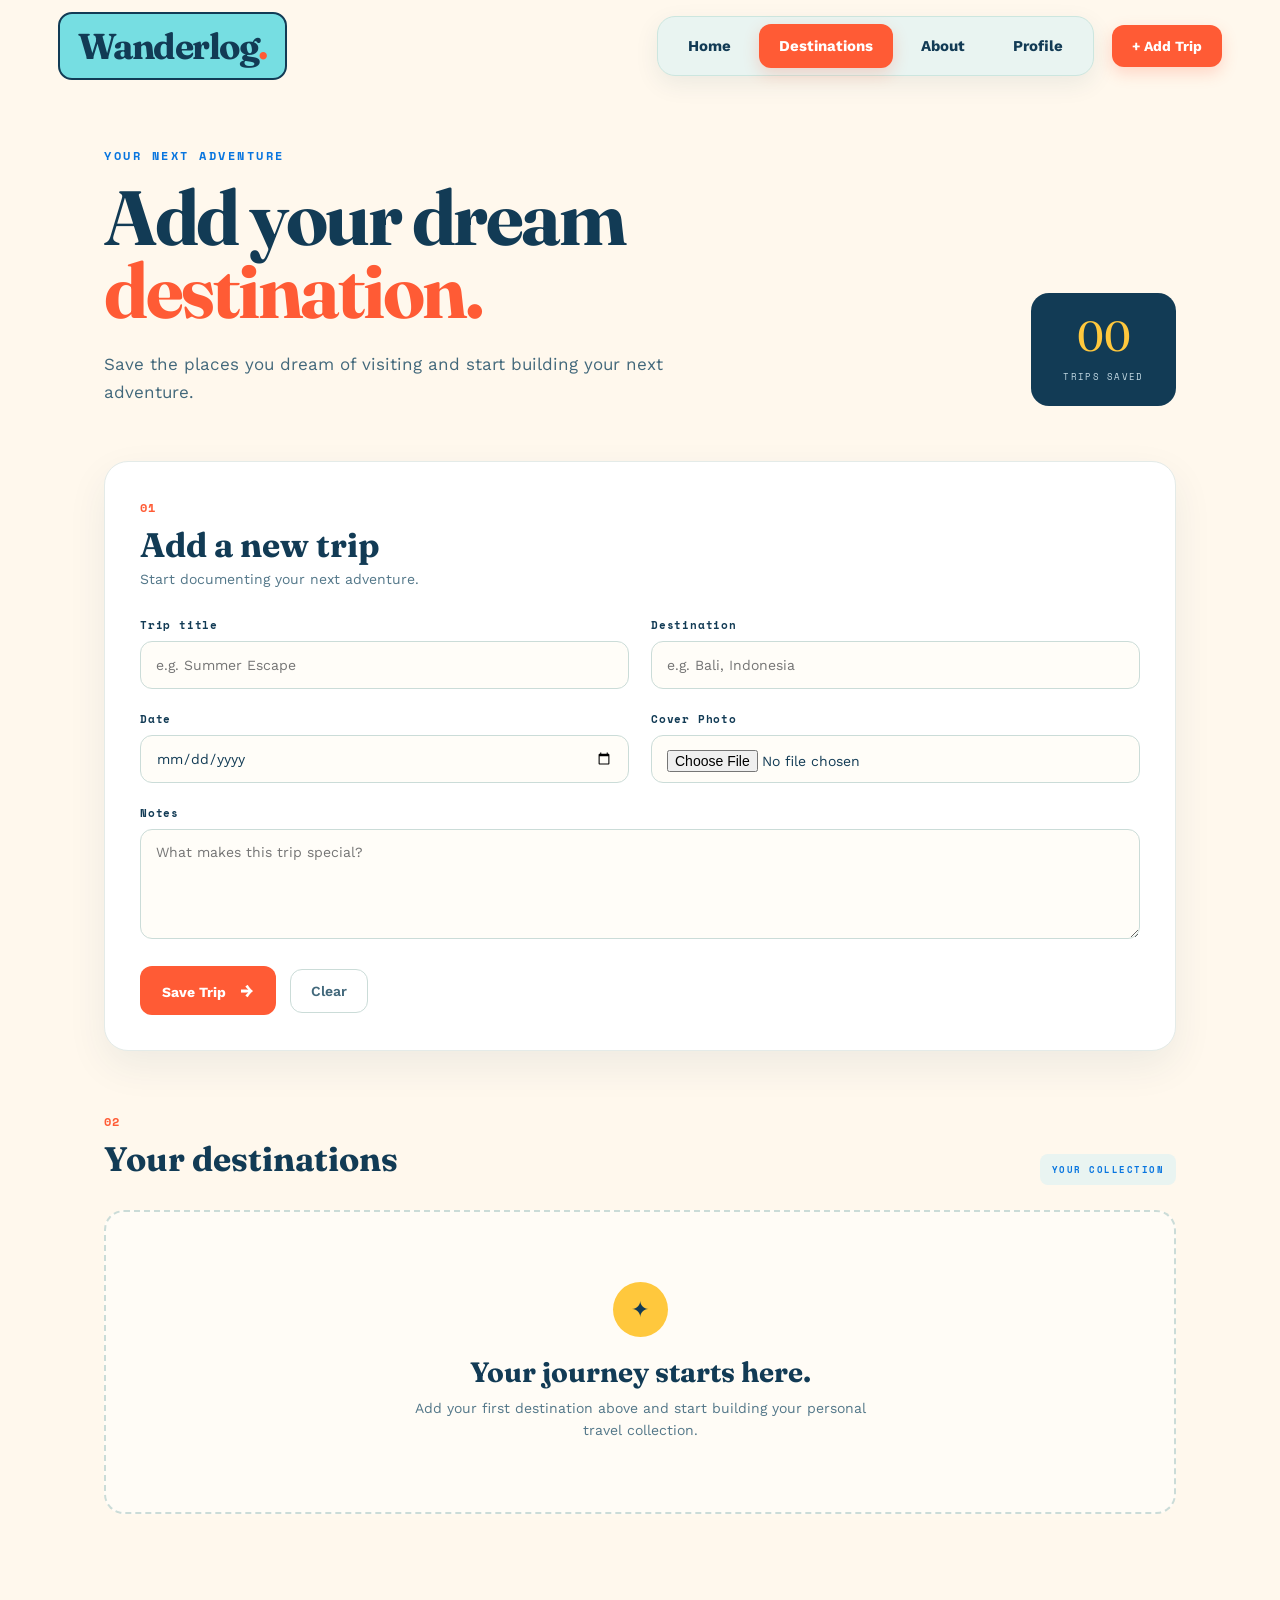
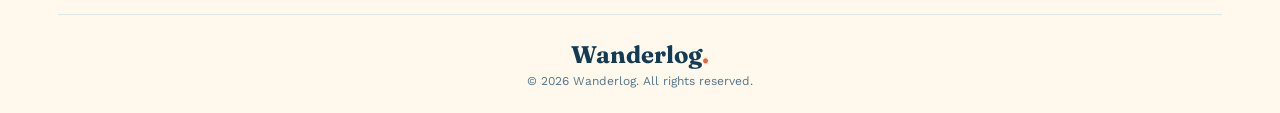
==== commit c6c7fbf2: "Add trip photo upload and preview" ====
--- a/destinations.html
+++ b/destinations.html
@@ -13,7 +13,9 @@
 <body>
 
     <!-- NAVBAR -->
+
     <header>
+
         <nav>
 
             <a href="index.html" class="logo">
@@ -23,8 +25,11 @@
             <div class="nav-right">
 
                 <ul class="nav-links">
+
                     <li>
-                        <a href="index.html">Home</a>
+                        <a href="index.html">
+                            Home
+                        </a>
                     </li>
 
                     <li>
@@ -34,8 +39,17 @@
                     </li>
 
                     <li>
-                        <a href="#">About</a>
+                        <a href="index.html#about">
+                            About
+                        </a>
                     </li>
+
+                    <li>
+                        <a href="profile.html">
+                            Profile
+                        </a>
+                    </li>
+
                 </ul>
 
                 <a href="#add-trip" class="nav-button">
@@ -45,6 +59,7 @@
             </div>
 
         </nav>
+
     </header>
 
 
@@ -88,7 +103,10 @@
             <div class="form-heading">
 
                 <div>
-                    <span class="section-number">01</span>
+
+                    <span class="section-number">
+                        01
+                    </span>
 
                     <h2>
                         Add a new trip
@@ -97,6 +115,7 @@
                     <p>
                         Start documenting your next adventure.
                     </p>
+
                 </div>
 
             </div>
@@ -154,6 +173,62 @@
                 </div>
 
 
+                <div class="form-group">
+
+                    <label for="trip-photo">
+                        Cover Photo
+                    </label>
+
+                    <input
+                        type="file"
+                        id="trip-photo"
+                        name="photo"
+                        accept="image/*"
+                    >
+
+                </div>
+
+
+                <!-- PHOTO PREVIEW -->
+
+                <div
+                    id="photo-preview"
+                    style="
+                        display: none;
+                        grid-column: 1 / -1;
+                        margin-top: 5px;
+                    "
+                >
+
+                    <p
+                        style="
+                            font-family: 'Space Mono', monospace;
+                            font-size: 10px;
+                            font-weight: 700;
+                            color: #0875df;
+                            margin-bottom: 8px;
+                        "
+                    >
+                        PHOTO PREVIEW
+                    </p>
+
+                    <img
+                        id="preview-image"
+                        src=""
+                        alt="Selected trip photo preview"
+                        style="
+                            display: block;
+                            width: 100%;
+                            max-width: 450px;
+                            height: 230px;
+                            object-fit: cover;
+                            border-radius: 16px;
+                        "
+                    >
+
+                </div>
+
+
                 <div class="form-group form-group-full">
 
                     <label for="trip-notes">
@@ -194,7 +269,7 @@
         </section>
 
 
-        <!-- DESTINATIONS -->
+        <!-- SAVED TRIPS -->
 
         <section class="saved-trips-section">
 
@@ -219,13 +294,10 @@
             </div>
 
 
-            <!-- JS WILL RENDER TRIPS HERE -->
-
             <div
                 id="destinations-grid"
                 class="destinations-grid"
-            >
-            </div>
+            ></div>
 
 
             <!-- EMPTY STATE -->
